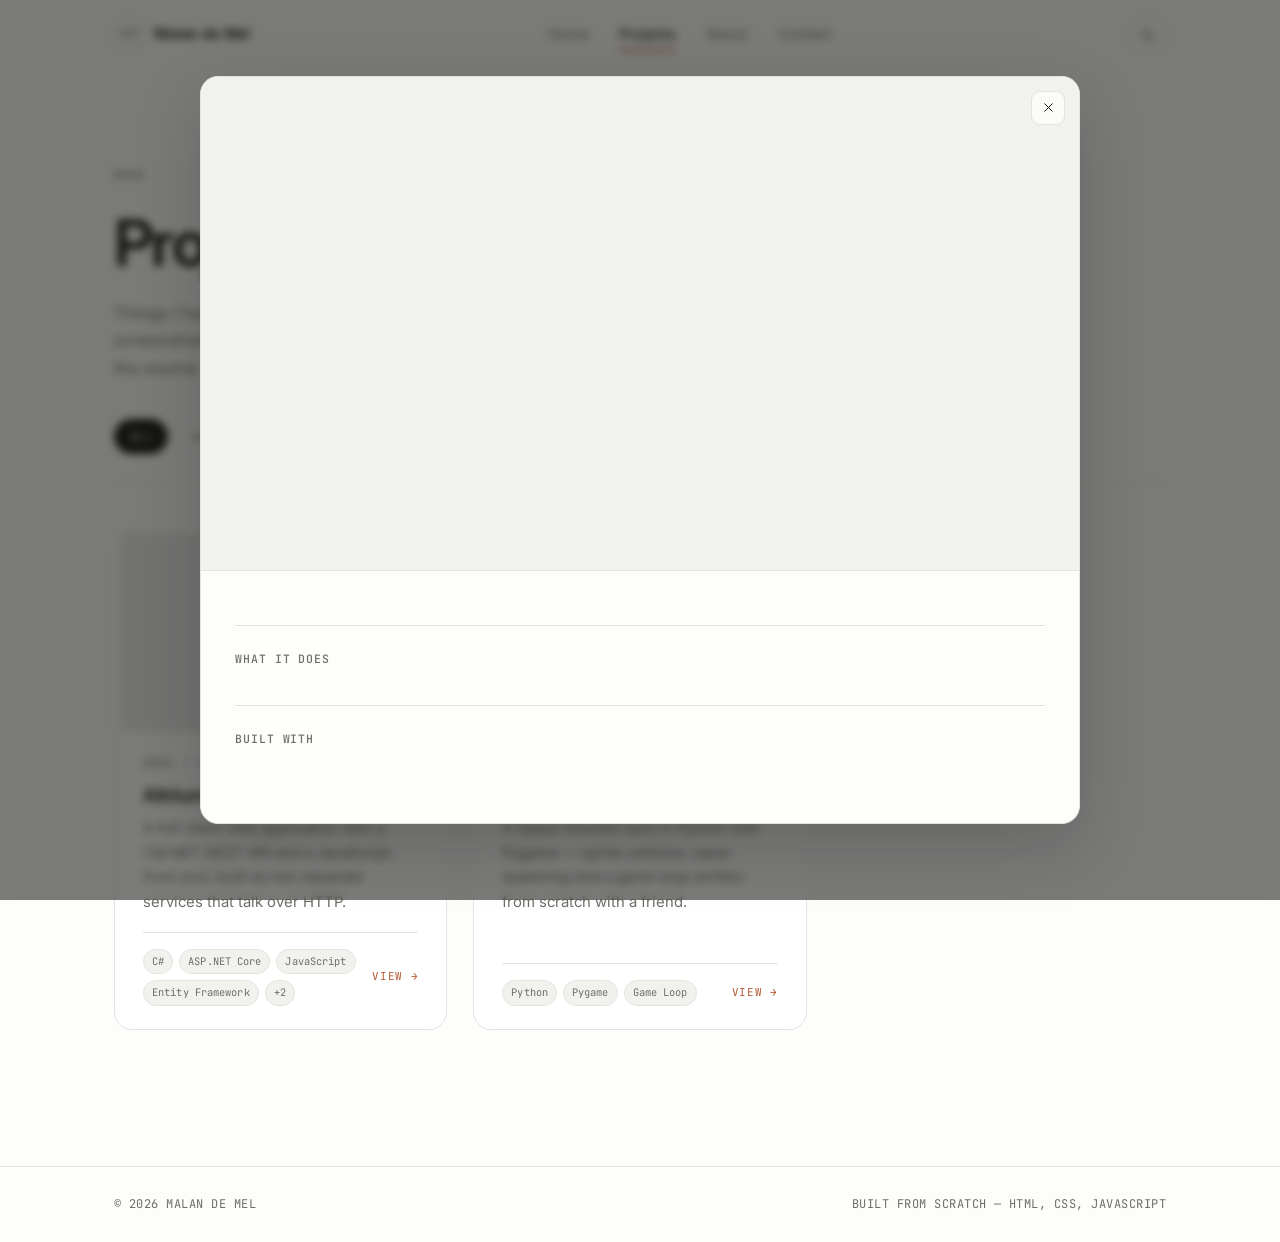
==== projects.html @ 6a97ee99 "Portfolio site: home, projects page and gallery Static HTML/CSS/JS with no build step. Projects rend" ====
<!DOCTYPE html>
<html lang="en">
<head>
<meta charset="UTF-8">
<meta name="viewport" content="width=device-width, initial-scale=1.0">
<title>Projects — Malan de Mel</title>
<meta name="description" content="Projects by Malan de Mel — full-stack web applications, C#/.NET APIs, JavaScript clients and Python games.">

<meta property="og:type" content="website">
<meta property="og:title" content="Projects — Malan de Mel">
<meta property="og:description" content="Full-stack web applications, C#/.NET APIs and Python games.">

<link rel="icon" href="favicon.svg" type="image/svg+xml">
<link rel="preconnect" href="https://fonts.googleapis.com">
<link rel="preconnect" href="https://fonts.gstatic.com" crossorigin>
<link href="https://fonts.googleapis.com/css2?family=Inter:wght@400;500;600;700&family=JetBrains+Mono:wght@400;500&display=swap" rel="stylesheet">
<link rel="stylesheet" href="css/style.css">
<script>
  try {
    var saved = localStorage.getItem('theme');
    if (saved) document.documentElement.setAttribute('data-theme', saved);
  } catch (e) {}
</script>
</head>
<body>

<a class="skip-link" href="#main">Skip to content</a>

<header class="site-header" id="siteHeader">
  <div class="wrap header-inner">
    <a class="brand" href="index.html">
      <span class="brand-mark">MdM</span>
      <span class="brand-name">Malan de Mel</span>
    </a>

    <nav class="nav" id="nav" aria-label="Main">
      <a href="index.html" class="nav-link">Home</a>
      <a href="projects.html" class="nav-link is-active">Projects</a>
      <a href="index.html#about" class="nav-link">About</a>
      <a href="index.html#contact" class="nav-link">Contact</a>
    </nav>

    <div class="header-actions">
      <button class="icon-btn" id="themeToggle" type="button" aria-label="Switch colour theme">
        <svg class="icon-sun" viewBox="0 0 24 24" aria-hidden="true"><circle cx="12" cy="12" r="4.2"/><path d="M12 2.5v2.6M12 18.9v2.6M21.5 12h-2.6M5.1 12H2.5M18.7 5.3l-1.8 1.8M7.1 16.9l-1.8 1.8M18.7 18.7l-1.8-1.8M7.1 7.1L5.3 5.3"/></svg>
        <svg class="icon-moon" viewBox="0 0 24 24" aria-hidden="true"><path d="M20.5 14.2A8.5 8.5 0 0 1 9.8 3.5a8.5 8.5 0 1 0 10.7 10.7z"/></svg>
      </button>
      <button class="icon-btn menu-btn" id="menuToggle" type="button" aria-label="Open menu" aria-expanded="false" aria-controls="nav">
        <span class="bar"></span><span class="bar"></span>
      </button>
    </div>
  </div>
</header>

<main id="main">

  <section class="page-head wrap">
    <p class="eyebrow reveal">Work</p>
    <h1 class="page-title reveal">Projects</h1>
    <p class="page-lead reveal">
      Things I have designed, built and broken. Each card opens a closer look — screenshots,
      a walkthrough video where there is one, and a link straight to the source.
    </p>
  </section>

  <section class="wrap filter-bar-wrap">
    <div class="filter-bar reveal" id="filterBar" role="group" aria-label="Filter projects by technology"></div>
  </section>

  <section class="wrap projects-section">
    <div class="projects-grid" id="projectsGrid"></div>
    <p class="empty-state" id="emptyState" hidden>No projects match that filter.</p>
  </section>

</main>

<!-- ─────────────── PROJECT DETAIL MODAL ─────────────── -->
<div class="modal" id="projectModal" hidden>
  <div class="modal-backdrop" data-close-modal></div>

  <div class="modal-panel" role="dialog" aria-modal="true" aria-labelledby="modalTitle">
    <button class="modal-close" type="button" aria-label="Close" data-close-modal>
      <svg viewBox="0 0 24 24" aria-hidden="true"><path d="M6 6l12 12M18 6L6 18"/></svg>
    </button>

    <div class="modal-scroll" id="modalScroll">

      <div class="modal-media">
        <div class="media-stage" id="mediaStage"></div>
        <div class="media-thumbs" id="mediaThumbs"></div>
      </div>

      <div class="modal-body">
        <p class="modal-meta mono" id="modalMeta"></p>
        <h2 class="modal-title" id="modalTitle"></h2>
        <div class="modal-desc" id="modalDesc"></div>

        <div class="modal-block" id="modalHighlightsBlock">
          <h3 class="side-title mono">What it does</h3>
          <ul class="highlights" id="modalHighlights"></ul>
        </div>

        <div class="modal-block">
          <h3 class="side-title mono">Built with</h3>
          <ul class="tags" id="modalTags"></ul>
        </div>

        <div class="modal-actions" id="modalActions"></div>
      </div>

    </div>
  </div>
</div>

<footer class="site-footer">
  <div class="wrap footer-inner">
    <p class="mono">&copy; <span id="year">2026</span> Malan de Mel</p>
    <p class="mono footer-built">Built from scratch &mdash; HTML, CSS, JavaScript</p>
  </div>
</footer>

<script src="js/projects-data.js"></script>
<script src="js/main.js"></script>
<script src="js/projects.js"></script>
</body>
</html>
---- css/style.css ----
/* ============================================================
   Malan de Mel — portfolio
   Palette, type scale and layout primitives live at the top.
   Change --accent in one place to re-tint the whole site.
   ============================================================ */

/* ---------- 1. Design tokens ---------- */

:root {
  /* Light theme */
  --bg:          #fdfdfc;
  --bg-alt:      #f6f6f4;
  --surface:     #ffffff;
  --surface-2:   #f1f1ee;
  --text:        #191917;
  --muted:       #6e6e68;
  --border:      #e4e4df;
  --border-firm: #d6d6d0;
  --accent:      #b4552f;
  --accent-ink:  #ffffff;
  --accent-soft: #f6ebe5;
  --shadow:      0 1px 2px rgba(20, 20, 16, .04), 0 8px 24px rgba(20, 20, 16, .06);
  --shadow-lg:   0 24px 64px rgba(20, 20, 16, .18);

  /* Type */
  --font-sans: 'Inter', -apple-system, BlinkMacSystemFont, 'Segoe UI', Roboto, Helvetica, Arial, sans-serif;
  --font-mono: 'JetBrains Mono', ui-monospace, SFMono-Regular, Menlo, Consolas, monospace;

  /* Layout */
  --wrap: 1100px;
  --gutter: 24px;
  --radius: 12px;
  --radius-lg: 18px;
  --header-h: 68px;

  --ease: cubic-bezier(.22, .61, .36, 1);
  color-scheme: light;
}

/* Dark theme — applied by system preference unless the user chose light */
@media (prefers-color-scheme: dark) {
  :root:not([data-theme="light"]) {
    --bg:          #111110;
    --bg-alt:      #171715;
    --surface:     #1a1a18;
    --surface-2:   #232320;
    --text:        #f2f2ef;
    --muted:       #a0a099;
    --border:      #2b2b27;
    --border-firm: #3a3a34;
    --accent:      #e08a5f;
    --accent-ink:  #1a1006;
    --accent-soft: #2a1e16;
    --shadow:      0 1px 2px rgba(0, 0, 0, .3), 0 8px 24px rgba(0, 0, 0, .35);
    --shadow-lg:   0 24px 64px rgba(0, 0, 0, .6);
    color-scheme: dark;
  }
}

/* Dark theme — applied by explicit user choice */
:root[data-theme="dark"] {
  --bg:          #111110;
  --bg-alt:      #171715;
  --surface:     #1a1a18;
  --surface-2:   #232320;
  --text:        #f2f2ef;
  --muted:       #a0a099;
  --border:      #2b2b27;
  --border-firm: #3a3a34;
  --accent:      #e08a5f;
  --accent-ink:  #1a1006;
  --accent-soft: #2a1e16;
  --shadow:      0 1px 2px rgba(0, 0, 0, .3), 0 8px 24px rgba(0, 0, 0, .35);
  --shadow-lg:   0 24px 64px rgba(0, 0, 0, .6);
  color-scheme: dark;
}


/* ---------- 2. Reset & base ---------- */

*, *::before, *::after { box-sizing: border-box; }

html { -webkit-text-size-adjust: 100%; scroll-behavior: smooth; }

@media (prefers-reduced-motion: reduce) {
  html { scroll-behavior: auto; }
  *, *::before, *::after {
    animation-duration: .001ms !important;
    transition-duration: .001ms !important;
  }
}

body {
  margin: 0;
  background: var(--bg);
  color: var(--text);
  font-family: var(--font-sans);
  font-size: 16px;
  line-height: 1.65;
  -webkit-font-smoothing: antialiased;
  -moz-osx-font-smoothing: grayscale;
  overflow-x: hidden;
}

body.is-locked { overflow: hidden; }

h1, h2, h3, h4 { margin: 0; font-weight: 600; line-height: 1.15; letter-spacing: -.02em; }
p  { margin: 0 0 1.1em; }
ul { margin: 0; padding: 0; list-style: none; }
img, video { display: block; max-width: 100%; }

a { color: inherit; text-decoration: none; }

button { font: inherit; color: inherit; background: none; border: 0; cursor: pointer; }

svg { fill: none; stroke: currentColor; stroke-width: 1.6; stroke-linecap: round; stroke-linejoin: round; }

:focus-visible {
  outline: 2px solid var(--accent);
  outline-offset: 3px;
  border-radius: 4px;
}

.mono {
  font-family: var(--font-mono);
  font-size: .75rem;
  letter-spacing: .04em;
  text-transform: uppercase;
}

.wrap {
  width: 100%;
  max-width: var(--wrap);
  margin-inline: auto;
  padding-inline: var(--gutter);
}

.skip-link {
  position: absolute;
  left: -9999px;
  top: 0;
  z-index: 200;
  background: var(--text);
  color: var(--bg);
  padding: 10px 18px;
  border-radius: 0 0 8px 0;
}
.skip-link:focus { left: 0; }


/* ---------- 3. Header ---------- */

.site-header {
  position: sticky;
  top: 0;
  z-index: 100;
  background: color-mix(in srgb, var(--bg) 82%, transparent);
  backdrop-filter: saturate(160%) blur(12px);
  -webkit-backdrop-filter: saturate(160%) blur(12px);
  border-bottom: 1px solid transparent;
  transition: border-color .25s var(--ease);
}
.site-header.is-scrolled { border-bottom-color: var(--border); }

.header-inner {
  height: var(--header-h);
  display: flex;
  align-items: center;
  justify-content: space-between;
  gap: 16px;
}

.brand { display: flex; align-items: center; gap: 10px; }

.brand-mark {
  display: grid;
  place-items: center;
  width: 30px;
  height: 30px;
  border: 1px solid var(--border-firm);
  border-radius: 8px;
  font-family: var(--font-mono);
  font-size: .62rem;
  letter-spacing: .02em;
  color: var(--muted);
  transition: border-color .2s var(--ease), color .2s var(--ease);
}
.brand:hover .brand-mark { border-color: var(--accent); color: var(--accent); }

.brand-name { font-weight: 600; font-size: .95rem; letter-spacing: -.01em; }

.nav { display: flex; align-items: center; gap: 4px; }

.nav-link {
  position: relative;
  padding: 7px 13px;
  border-radius: 8px;
  font-size: .9rem;
  color: var(--muted);
  transition: color .18s var(--ease), background-color .18s var(--ease);
}
.nav-link:hover { color: var(--text); background: var(--surface-2); }
.nav-link.is-active { color: var(--text); font-weight: 500; }
.nav-link.is-active::after {
  content: "";
  position: absolute;
  left: 13px;
  right: 13px;
  bottom: 2px;
  height: 1.5px;
  background: var(--accent);
}

.header-actions { display: flex; align-items: center; gap: 6px; }

.icon-btn {
  display: grid;
  place-items: center;
  width: 36px;
  height: 36px;
  border: 1px solid var(--border);
  border-radius: 9px;
  color: var(--muted);
  transition: color .18s var(--ease), border-color .18s var(--ease), background-color .18s var(--ease);
}
.icon-btn:hover { color: var(--text); border-color: var(--border-firm); background: var(--surface-2); }
.icon-btn svg { width: 17px; height: 17px; }

/* Show the icon for the theme you would switch TO */
.icon-moon { display: block; }
.icon-sun  { display: none; }
:root[data-theme="dark"] .icon-moon { display: none; }
:root[data-theme="dark"] .icon-sun  { display: block; }
@media (prefers-color-scheme: dark) {
  :root:not([data-theme="light"]) .icon-moon { display: none; }
  :root:not([data-theme="light"]) .icon-sun  { display: block; }
}

.menu-btn { display: none; flex-direction: column; gap: 4px; }
.menu-btn .bar {
  width: 15px;
  height: 1.5px;
  background: currentColor;
  transition: transform .22s var(--ease), opacity .22s var(--ease);
}
.menu-btn[aria-expanded="true"] .bar:first-child { transform: translateY(2.75px) rotate(45deg); }
.menu-btn[aria-expanded="true"] .bar:last-child  { transform: translateY(-2.75px) rotate(-45deg); }


/* ---------- 4. Buttons & tags ---------- */

.btn {
  display: inline-flex;
  align-items: center;
  gap: 8px;
  padding: 11px 20px;
  border-radius: 10px;
  border: 1px solid transparent;
  font-size: .9rem;
  font-weight: 500;
  transition: transform .18s var(--ease), background-color .18s var(--ease),
              border-color .18s var(--ease), color .18s var(--ease);
}
.btn:active { transform: translateY(1px); }

.btn-primary { background: var(--text); color: var(--bg); }
.btn-primary:hover { background: var(--accent); color: var(--accent-ink); }

.btn-ghost { border-color: var(--border-firm); color: var(--text); }
.btn-ghost:hover { border-color: var(--text); background: var(--surface-2); }

.btn-sm { padding: 9px 15px; font-size: .84rem; }

.tags { display: flex; flex-wrap: wrap; gap: 7px; }

.tag {
  padding: 4px 10px;
  border: 1px solid var(--border);
  border-radius: 100px;
  background: var(--surface-2);
  font-family: var(--font-mono);
  font-size: .7rem;
  letter-spacing: .01em;
  color: var(--muted);
  white-space: nowrap;
}


/* ---------- 5. Hero ---------- */

.hero {
  display: grid;
  grid-template-columns: 1.25fr .85fr;
  gap: 56px;
  align-items: center;
  padding-block: clamp(56px, 10vw, 120px) clamp(48px, 8vw, 96px);
}

.eyebrow {
  margin-bottom: 22px;
  font-family: var(--font-mono);
  font-size: .72rem;
  letter-spacing: .08em;
  text-transform: uppercase;
  color: var(--muted);
}

.hero-title {
  font-size: clamp(3rem, 9vw, 5.25rem);
  letter-spacing: -.045em;
  margin-bottom: 18px;
}

.hero-role {
  margin-bottom: 26px;
  font-size: clamp(1.05rem, 2.4vw, 1.3rem);
  font-weight: 500;
  color: var(--accent);
  letter-spacing: -.015em;
}

.hero-blurb {
  max-width: 46ch;
  margin-bottom: 34px;
  font-size: 1.02rem;
  color: var(--muted);
}

.hero-cta { display: flex; flex-wrap: wrap; gap: 12px; margin-bottom: 40px; }

.hero-links { display: flex; flex-wrap: wrap; gap: 26px; }
.hero-links a {
  position: relative;
  font-family: var(--font-mono);
  font-size: .74rem;
  letter-spacing: .06em;
  text-transform: uppercase;
  color: var(--muted);
  transition: color .18s var(--ease);
}
.hero-links a::after {
  content: "";
  position: absolute;
  left: 0;
  right: 0;
  bottom: -4px;
  height: 1px;
  background: currentColor;
  transform: scaleX(0);
  transform-origin: left;
  transition: transform .26s var(--ease);
}
.hero-links a:hover { color: var(--text); }
.hero-links a:hover::after { transform: scaleX(1); }

.photo-frame {
  position: relative;
  aspect-ratio: 4 / 5;
  max-width: 340px;
  margin-left: auto;
  border: 1px solid var(--border);
  border-radius: var(--radius-lg);
  overflow: hidden;
  background: var(--surface-2);
  box-shadow: var(--shadow);
}
.photo-frame img { width: 100%; height: 100%; object-fit: cover; }


/* ---------- 6. Sections ---------- */

.section { padding-block: clamp(48px, 8vw, 88px); }

.section-head {
  display: flex;
  align-items: baseline;
  gap: 18px;
  padding-bottom: 20px;
  margin-bottom: 40px;
  border-bottom: 1px solid var(--border);
}

.section-num { color: var(--accent); }

.section-title {
  font-size: clamp(1.5rem, 3.6vw, 2rem);
  letter-spacing: -.03em;
}

.section-link {
  margin-left: auto;
  font-size: .86rem;
  color: var(--muted);
  transition: color .18s var(--ease);
}
.section-link:hover { color: var(--accent); }

.side-title {
  margin-bottom: 14px;
  font-size: .72rem;
  font-weight: 500;
  letter-spacing: .08em;
  text-transform: uppercase;
  color: var(--muted);
}


/* ---------- 7. About ---------- */

.about-grid {
  display: grid;
  grid-template-columns: 1.6fr 1fr;
  gap: 56px;
  margin-bottom: 64px;
}

.about-copy p { font-size: 1.02rem; color: var(--muted); max-width: 60ch; }
.about-copy p:last-child { margin-bottom: 0; }

.about-side {
  padding: 24px;
  border: 1px solid var(--border);
  border-radius: var(--radius);
  background: var(--bg-alt);
  align-self: start;
}
.edu-degree { margin-bottom: 2px; font-weight: 600; }
.edu-school { margin-bottom: 6px; color: var(--muted); font-size: .94rem; }
.edu-dates  { margin-bottom: 0; color: var(--muted); }

.skills {
  display: grid;
  grid-template-columns: repeat(3, 1fr);
  gap: 36px;
  padding-top: 40px;
  border-top: 1px solid var(--border);
}


/* ---------- 8. Contact ---------- */

.contact-lead { max-width: 52ch; margin-bottom: 36px; font-size: 1.02rem; color: var(--muted); }

.contact-list { border-top: 1px solid var(--border); }
.contact-list li {
  display: flex;
  align-items: baseline;
  gap: 24px;
  padding: 18px 4px;
  border-bottom: 1px solid var(--border);
  transition: padding-left .22s var(--ease);
}
.contact-list li:hover { padding-left: 12px; }

.contact-label { flex: 0 0 90px; color: var(--muted); }

.contact-value {
  font-size: clamp(1rem, 2.4vw, 1.2rem);
  font-weight: 500;
  letter-spacing: -.02em;
  word-break: break-word;
  transition: color .18s var(--ease);
}
.contact-list li:hover .contact-value { color: var(--accent); }


/* ---------- 9. Footer ---------- */

.site-footer { border-top: 1px solid var(--border); margin-top: 40px; }
.footer-inner {
  display: flex;
  flex-wrap: wrap;
  gap: 12px;
  justify-content: space-between;
  padding-block: 28px;
}
.footer-inner p { margin: 0; color: var(--muted); }


/* ---------- 10. Projects page header ---------- */

.page-head { padding-block: clamp(48px, 9vw, 96px) 36px; }
.page-title {
  font-size: clamp(2.5rem, 7vw, 4rem);
  letter-spacing: -.04em;
  margin-bottom: 20px;
}
.page-lead { max-width: 56ch; font-size: 1.05rem; color: var(--muted); margin-bottom: 0; }

.filter-bar-wrap { padding-bottom: 8px; }
.filter-bar {
  display: flex;
  flex-wrap: wrap;
  gap: 8px;
  padding-bottom: 28px;
  border-bottom: 1px solid var(--border);
}

.chip {
  padding: 7px 15px;
  border: 1px solid var(--border);
  border-radius: 100px;
  font-family: var(--font-mono);
  font-size: .72rem;
  letter-spacing: .03em;
  color: var(--muted);
  transition: color .18s var(--ease), border-color .18s var(--ease), background-color .18s var(--ease);
}
.chip:hover { color: var(--text); border-color: var(--border-firm); }
.chip.is-active { background: var(--text); border-color: var(--text); color: var(--bg); }

.projects-section { padding-block: 40px clamp(56px, 9vw, 96px); }

.empty-state { padding: 60px 0; text-align: center; color: var(--muted); }


/* ---------- 11. Project cards ---------- */

.projects-grid,
.featured-grid {
  display: grid;
  grid-template-columns: repeat(auto-fill, minmax(320px, 1fr));
  gap: 26px;
}

.card {
  display: flex;
  flex-direction: column;
  text-align: left;
  width: 100%;
  border: 1px solid var(--border);
  border-radius: var(--radius-lg);
  background: var(--surface);
  overflow: hidden;
  transition: transform .28s var(--ease), border-color .28s var(--ease), box-shadow .28s var(--ease);
}
.card:hover {
  transform: translateY(-4px);
  border-color: var(--border-firm);
  box-shadow: var(--shadow);
}

.card-thumb {
  position: relative;
  aspect-ratio: 16 / 10;
  background: var(--surface-2);
  overflow: hidden;
  border-bottom: 1px solid var(--border);
}
.card-thumb img {
  width: 100%;
  height: 100%;
  object-fit: cover;
  transition: transform .5s var(--ease);
}
.card:hover .card-thumb img { transform: scale(1.03); }

.card-badge {
  position: absolute;
  top: 12px;
  left: 12px;
  display: inline-flex;
  align-items: center;
  gap: 5px;
  padding: 4px 9px;
  border-radius: 100px;
  background: color-mix(in srgb, var(--bg) 88%, transparent);
  backdrop-filter: blur(6px);
  -webkit-backdrop-filter: blur(6px);
  border: 1px solid var(--border);
  font-family: var(--font-mono);
  font-size: .62rem;
  letter-spacing: .06em;
  text-transform: uppercase;
  color: var(--muted);
}
.card-badge svg { width: 11px; height: 11px; }

.card-body { display: flex; flex-direction: column; flex: 1; padding: 22px; }

.card-meta {
  display: flex;
  gap: 10px;
  margin-bottom: 10px;
  color: var(--muted);
}
.card-meta .dot { opacity: .5; }

.card-title {
  margin-bottom: 10px;
  font-size: 1.2rem;
  letter-spacing: -.025em;
  transition: color .18s var(--ease);
}
.card:hover .card-title { color: var(--accent); }

.card-summary {
  flex: 1;
  margin-bottom: 18px;
  font-size: .93rem;
  color: var(--muted);
}

.card-foot {
  display: flex;
  align-items: center;
  justify-content: space-between;
  gap: 12px;
  padding-top: 16px;
  border-top: 1px solid var(--border);
}

.card-stack { display: flex; flex-wrap: wrap; gap: 6px; }
.card-stack .tag { font-size: .65rem; padding: 3px 8px; }

.card-open {
  flex-shrink: 0;
  font-family: var(--font-mono);
  font-size: .68rem;
  letter-spacing: .06em;
  text-transform: uppercase;
  color: var(--accent);
}


/* ---------- 12. Modal ---------- */

.modal {
  position: fixed;
  inset: 0;
  z-index: 200;
  display: grid;
  place-items: center;
  padding: clamp(12px, 4vw, 40px);
}

.modal-backdrop {
  position: absolute;
  inset: 0;
  background: rgba(16, 16, 14, .55);
  backdrop-filter: blur(4px);
  -webkit-backdrop-filter: blur(4px);
  animation: fade .24s var(--ease);
}

.modal-panel {
  position: relative;
  width: min(880px, 100%);
  max-height: min(88vh, 900px);
  display: flex;
  flex-direction: column;
  background: var(--bg);
  border: 1px solid var(--border);
  border-radius: var(--radius-lg);
  box-shadow: var(--shadow-lg);
  overflow: hidden;
  animation: pop .3s var(--ease);
}

@keyframes fade { from { opacity: 0; } }
@keyframes pop  { from { opacity: 0; transform: translateY(14px) scale(.985); } }

.modal-close {
  position: absolute;
  top: 14px;
  right: 14px;
  z-index: 3;
  display: grid;
  place-items: center;
  width: 34px;
  height: 34px;
  border-radius: 9px;
  background: color-mix(in srgb, var(--bg) 85%, transparent);
  backdrop-filter: blur(8px);
  -webkit-backdrop-filter: blur(8px);
  border: 1px solid var(--border);
  color: var(--text);
  transition: background-color .18s var(--ease), transform .18s var(--ease);
}
.modal-close:hover { background: var(--surface-2); transform: rotate(90deg); }
.modal-close svg { width: 15px; height: 15px; }

.modal-scroll { overflow-y: auto; overscroll-behavior: contain; }

.media-stage {
  position: relative;
  aspect-ratio: 16 / 9;
  background: var(--surface-2);
  border-bottom: 1px solid var(--border);
}
.media-stage img,
.media-stage video,
.media-stage iframe {
  width: 100%;
  height: 100%;
  object-fit: cover;
  border: 0;
  display: block;
}
.media-stage video { object-fit: contain; background: #000; }

.media-thumbs {
  display: flex;
  gap: 8px;
  padding: 12px 16px;
  overflow-x: auto;
  border-bottom: 1px solid var(--border);
  background: var(--bg-alt);
}
.media-thumbs:empty { display: none; }

.thumb {
  position: relative;
  flex: 0 0 auto;
  width: 72px;
  aspect-ratio: 16 / 10;
  border: 1px solid var(--border);
  border-radius: 7px;
  overflow: hidden;
  background: var(--surface-2);
  opacity: .58;
  transition: opacity .18s var(--ease), border-color .18s var(--ease);
}
.thumb img { width: 100%; height: 100%; object-fit: cover; }
.thumb:hover { opacity: .85; }
.thumb.is-active { opacity: 1; border-color: var(--accent); }

.thumb-play {
  position: absolute;
  inset: 0;
  display: grid;
  place-items: center;
  background: rgba(0, 0, 0, .35);
  color: #fff;
}
.thumb-play svg { width: 14px; height: 14px; fill: currentColor; stroke: none; }

.modal-body { padding: 28px clamp(20px, 4vw, 34px) 34px; }

.modal-meta { margin-bottom: 12px; color: var(--muted); }

.modal-title {
  margin-bottom: 18px;
  font-size: clamp(1.5rem, 4vw, 2rem);
  letter-spacing: -.035em;
}

.modal-desc p { color: var(--muted); max-width: 62ch; }
.modal-desc p:last-child { margin-bottom: 0; }

.modal-block { padding-top: 26px; margin-top: 26px; border-top: 1px solid var(--border); }
.modal-block[hidden] { display: none; }

.highlights { display: grid; gap: 10px; }
.highlights li {
  position: relative;
  padding-left: 20px;
  color: var(--muted);
  font-size: .95rem;
}
.highlights li::before {
  content: "";
  position: absolute;
  left: 2px;
  top: .65em;
  width: 5px;
  height: 5px;
  border-radius: 50%;
  background: var(--accent);
}

.modal-actions { display: flex; flex-wrap: wrap; gap: 10px; margin-top: 30px; }
.modal-actions .btn svg { width: 15px; height: 15px; }


/* ---------- 13. Scroll reveal ---------- */

/* Content is hidden only once main.js has confirmed it is running. If the
   script fails to load, nothing is ever hidden and the page still reads. */
.js-reveal .reveal {
  opacity: 0;
  transform: translateY(16px);
  transition: opacity .6s var(--ease), transform .6s var(--ease);
}
.js-reveal .reveal.is-in { opacity: 1; transform: none; }

@media (prefers-reduced-motion: reduce) {
  .js-reveal .reveal { opacity: 1; transform: none; }
}


/* ---------- 14. Responsive ---------- */

@media (max-width: 900px) {
  .hero { grid-template-columns: 1fr; gap: 40px; }
  .hero-photo { order: -1; }
  .photo-frame { margin-left: 0; max-width: 240px; aspect-ratio: 1 / 1; }
  .about-grid { grid-template-columns: 1fr; gap: 36px; }
  .skills { grid-template-columns: 1fr 1fr; gap: 28px; }
}

@media (max-width: 720px) {
  :root { --gutter: 20px; }

  .menu-btn { display: flex; }

  .nav {
    position: absolute;
    top: var(--header-h);
    left: 0;
    right: 0;
    flex-direction: column;
    align-items: stretch;
    gap: 2px;
    padding: 10px var(--gutter) 18px;
    background: var(--bg);
    border-bottom: 1px solid var(--border);
    box-shadow: var(--shadow);
    opacity: 0;
    visibility: hidden;
    transform: translateY(-8px);
    transition: opacity .2s var(--ease), transform .2s var(--ease), visibility .2s;
  }
  .nav.is-open { opacity: 1; visibility: visible; transform: none; }
  .nav-link { padding: 11px 12px; font-size: .95rem; }
  .nav-link.is-active::after { display: none; }

  .section-head { flex-wrap: wrap; gap: 10px 14px; }
  .section-link { margin-left: 0; flex-basis: 100%; }

  .skills { grid-template-columns: 1fr; }

  .contact-list li { flex-direction: column; gap: 4px; }
  .contact-label { flex-basis: auto; }

  .projects-grid, .featured-grid { grid-template-columns: 1fr; gap: 20px; }

  .modal { padding: 0; }
  .modal-panel { max-height: 100vh; height: 100%; width: 100%; border-radius: 0; border: 0; }
}

@media (max-width: 420px) {
  .hero-cta { flex-direction: column; align-items: stretch; }
  .hero-cta .btn { justify-content: center; }
  .brand-name { display: none; }
}
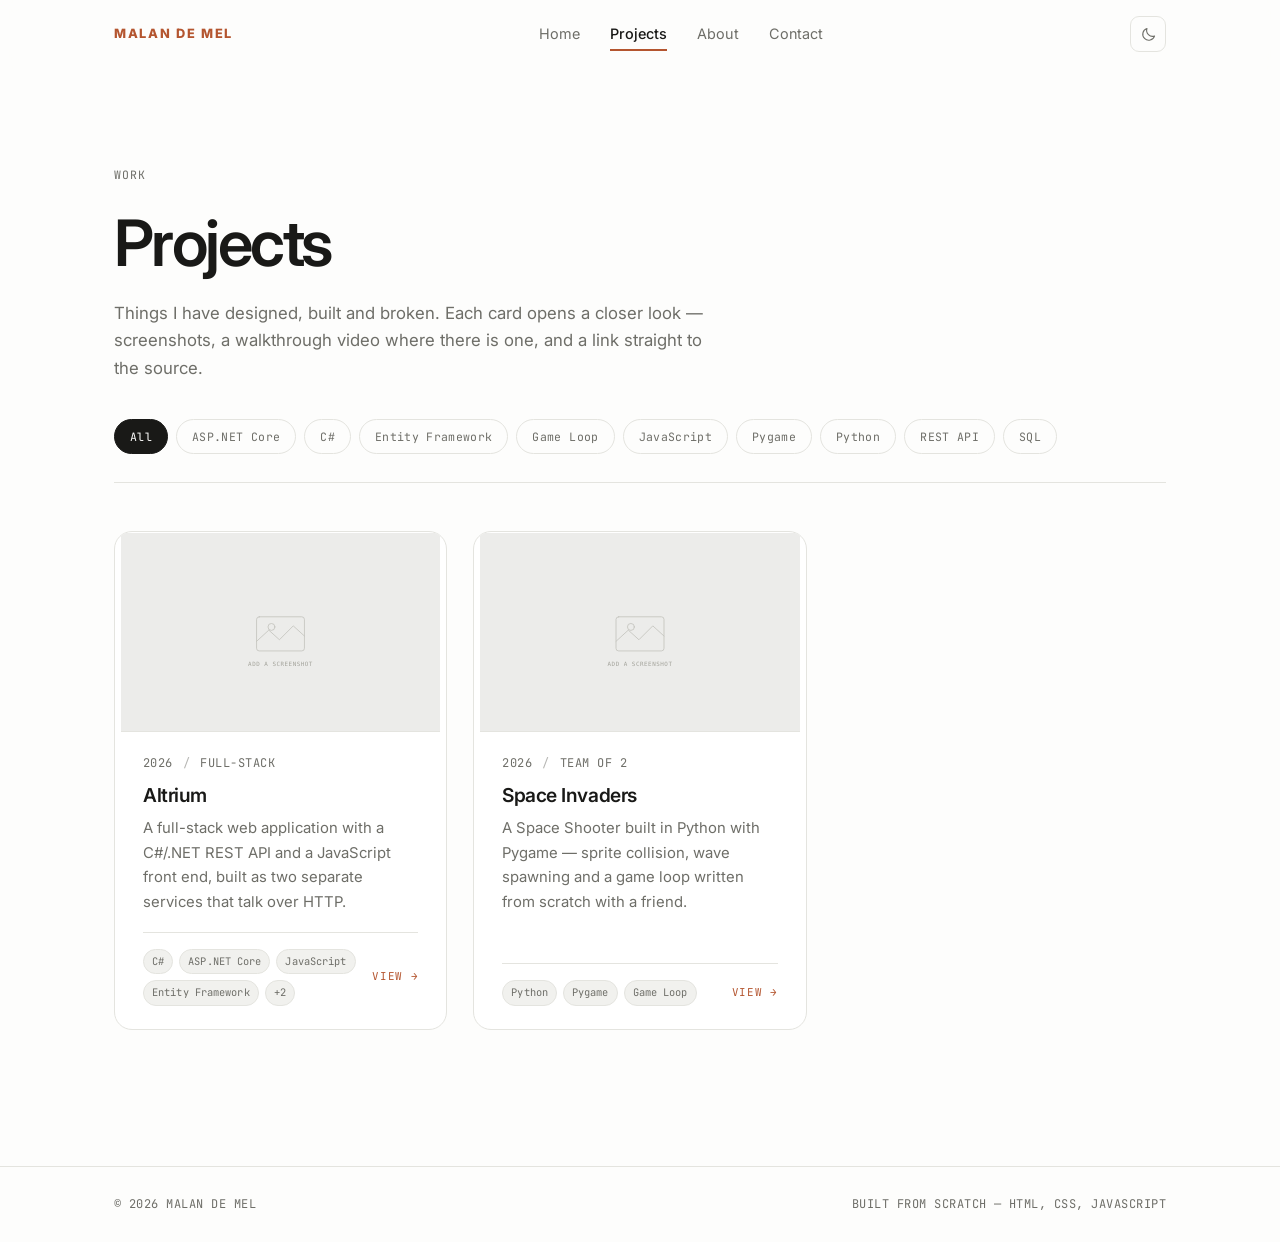
==== commit bc67f938: "Replace header monogram with a wordmark Drops the MdM square and name pair for a single uppercase wo" ====
--- a/projects.html
+++ b/projects.html
@@ -13,7 +13,7 @@
 <link rel="icon" href="favicon.svg" type="image/svg+xml">
 <link rel="preconnect" href="https://fonts.googleapis.com">
 <link rel="preconnect" href="https://fonts.gstatic.com" crossorigin>
-<link href="https://fonts.googleapis.com/css2?family=Inter:wght@400;500;600;700&family=JetBrains+Mono:wght@400;500&display=swap" rel="stylesheet">
+<link href="https://fonts.googleapis.com/css2?family=Inter:wght@400;500;600;700;800&family=JetBrains+Mono:wght@400;500&display=swap" rel="stylesheet">
 <link rel="stylesheet" href="css/style.css">
 <script>
   try {
@@ -28,9 +28,8 @@
 
 <header class="site-header" id="siteHeader">
   <div class="wrap header-inner">
-    <a class="brand" href="index.html">
-      <span class="brand-mark">MdM</span>
-      <span class="brand-name">Malan de Mel</span>
+    <a class="brand" href="index.html" aria-label="Malan de Mel, home">
+      <span class="brand-wordmark">Malan de Mel</span>
     </a>
 
     <nav class="nav" id="nav" aria-label="Main">
--- a/css/style.css
+++ b/css/style.css
@@ -111,6 +111,11 @@
 
 a { color: inherit; text-decoration: none; }
 
+/* The hidden attribute must beat any display rule set later in this file.
+   Without this, something like `.modal { display: grid }` silently defeats
+   `<div hidden>` and the element stays on screen. */
+[hidden] { display: none !important; }
+
 button { font: inherit; color: inherit; background: none; border: 0; cursor: pointer; }
 
 svg { fill: none; stroke: currentColor; stroke-width: 1.6; stroke-linecap: round; stroke-linejoin: round; }
@@ -170,24 +175,21 @@
   gap: 16px;
 }
 
-.brand { display: flex; align-items: center; gap: 10px; }
-
-.brand-mark {
-  display: grid;
-  place-items: center;
-  width: 30px;
-  height: 30px;
-  border: 1px solid var(--border-firm);
-  border-radius: 8px;
-  font-family: var(--font-mono);
-  font-size: .62rem;
-  letter-spacing: .02em;
-  color: var(--muted);
-  transition: border-color .2s var(--ease), color .2s var(--ease);
-}
-.brand:hover .brand-mark { border-color: var(--accent); color: var(--accent); }
-
-.brand-name { font-weight: 600; font-size: .95rem; letter-spacing: -.01em; }
+.brand { display: flex; align-items: center; }
+
+/* Wordmark set in the site's own webfont rather than an image file: stays
+   sharp at every size, follows the light/dark theme, costs no extra request,
+   and is real text for screen readers and search engines. */
+.brand-wordmark {
+  font-size: .8rem;
+  font-weight: 800;
+  text-transform: uppercase;
+  letter-spacing: .13em;
+  color: var(--accent);
+  white-space: nowrap;
+  transition: opacity .2s var(--ease);
+}
+.brand:hover .brand-wordmark { opacity: .68; }
 
 .nav { display: flex; align-items: center; gap: 4px; }
 
@@ -749,7 +751,6 @@
 .modal-desc p:last-child { margin-bottom: 0; }
 
 .modal-block { padding-top: 26px; margin-top: 26px; border-top: 1px solid var(--border); }
-.modal-block[hidden] { display: none; }
 
 .highlights { display: grid; gap: 10px; }
 .highlights li {
@@ -842,5 +843,4 @@
 @media (max-width: 420px) {
   .hero-cta { flex-direction: column; align-items: stretch; }
   .hero-cta .btn { justify-content: center; }
-  .brand-name { display: none; }
-}
+}
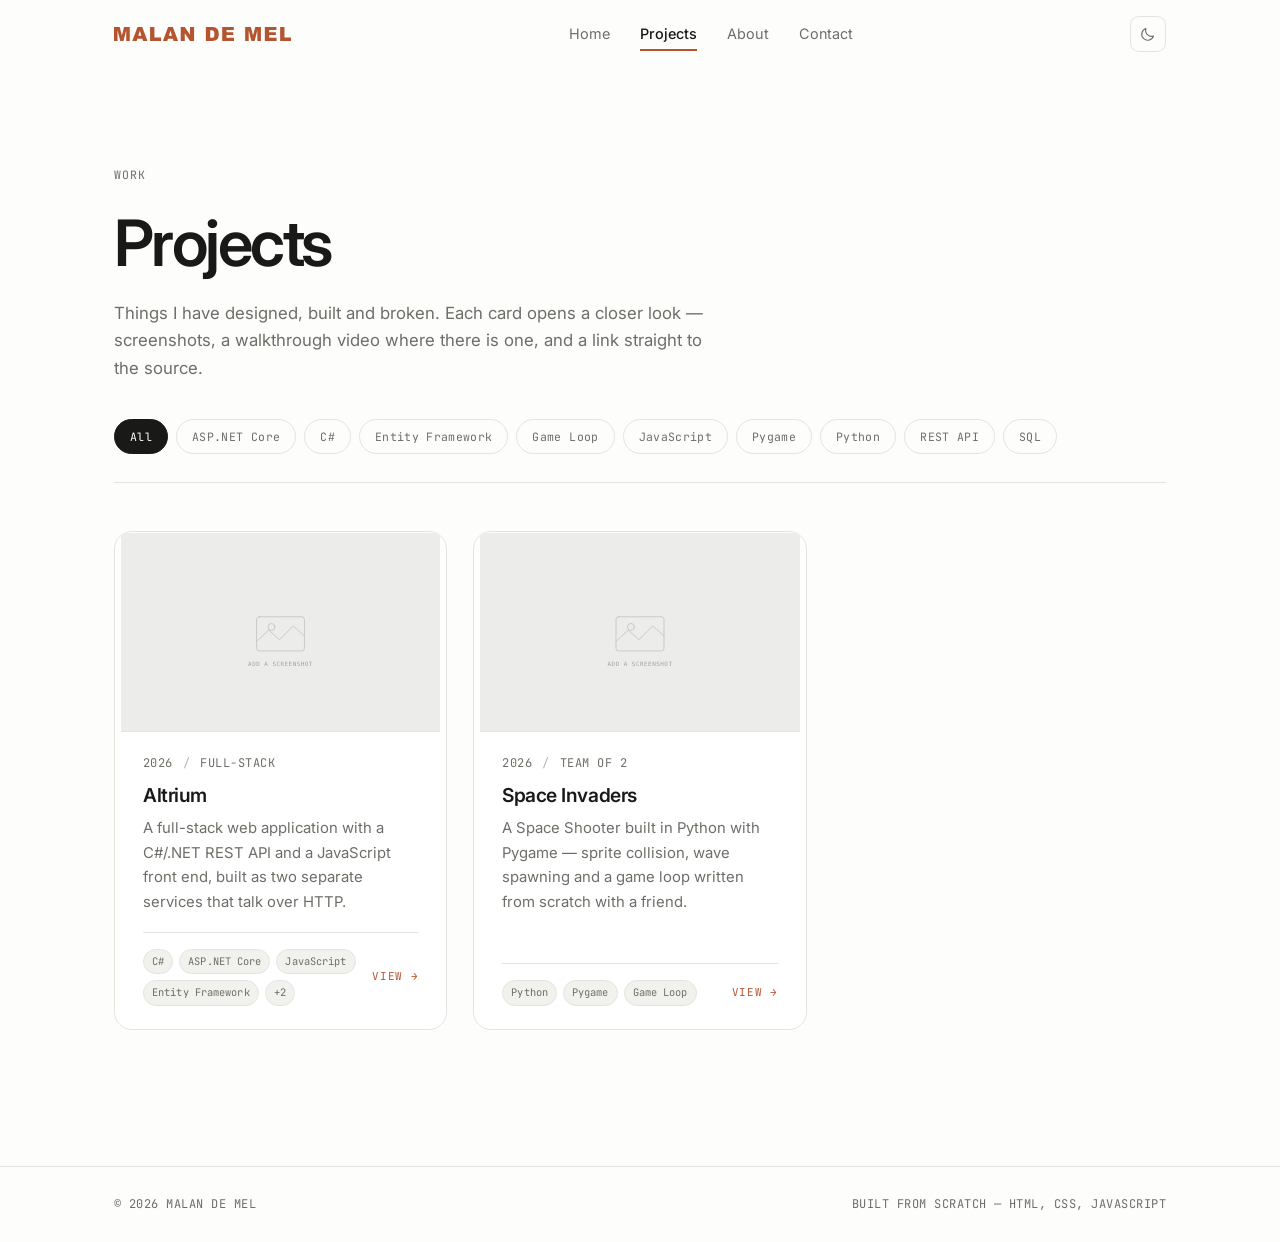
==== commit 88e9296b: "Use the Arial Black wordmark as the header logo Traced MALAN DE MEL from ariblk.ttf into real paths," ====
--- a/projects.html
+++ b/projects.html
@@ -29,7 +29,11 @@
 <header class="site-header" id="siteHeader">
   <div class="wrap header-inner">
     <a class="brand" href="index.html" aria-label="Malan de Mel, home">
-      <span class="brand-wordmark">Malan de Mel</span>
+      <svg class="brand-logo" viewBox="0 0 1266 100" aria-hidden="true" focusable="false">
+        <g fill="currentColor" transform="scale(0.068213) translate(-145 1466)">
+          <path d="M145 -1466H741L971 -574L1200 -1466H1794V0H1424V-1118L1137 0H802L516 -1118V0H145Z M3108 -242H2592L2521 0H2058L2609 -1466H3103L3654 0H3180ZM3013 -559 2851 -1086 2690 -559Z M3922 -1466H4375V-361H5082V0H3922Z M6313 -242H5797L5726 0H5263L5814 -1466H6308L6859 0H6385ZM6218 -559 6056 -1086 5895 -559Z M7130 -1466H7553L8105 -655V-1466H8532V0H8105L7556 -805V0H7130Z M9767 -1466H10440Q10639 -1466 10762 -1412Q10884 -1358 10964 -1257Q11044 -1156 11080 -1022Q11116 -888 11116 -738Q11116 -503 11063 -374Q11009 -244 10914 -156Q10819 -69 10710 -40Q10561 0 10440 0H9767ZM10220 -1134V-333H10331Q10473 -333 10533 -364Q10593 -396 10627 -474Q10661 -553 10661 -729Q10661 -962 10585 -1048Q10509 -1134 10333 -1134Z M11476 -1466H12690V-1153H11930V-920H12635V-621H11930V-332H12712V0H11476Z M13880 -1466H14476L14706 -574L14935 -1466H15529V0H15159V-1118L14872 0H14537L14251 -1118V0H13880Z M15940 -1466H17154V-1153H16394V-920H17099V-621H16394V-332H17176V0H15940Z M17543 -1466H17996V-361H18703V0H17543Z"/>
+        </g>
+      </svg>
     </a>
 
     <nav class="nav" id="nav" aria-label="Main">
--- a/css/style.css
+++ b/css/style.css
@@ -177,19 +177,17 @@
 
 .brand { display: flex; align-items: center; }
 
-/* Wordmark set in the site's own webfont rather than an image file: stays
-   sharp at every size, follows the light/dark theme, costs no extra request,
-   and is real text for screen readers and search engines. */
-.brand-wordmark {
-  font-size: .8rem;
-  font-weight: 800;
-  text-transform: uppercase;
-  letter-spacing: .13em;
+/* Wordmark traced from Arial Black into real paths, so it needs no font on
+   the visitor's machine. Inlined rather than linked as an <img> because only
+   inline SVG can inherit currentColor and follow the theme. */
+.brand-logo {
+  display: block;
+  height: 14px;
+  width: auto;
   color: var(--accent);
-  white-space: nowrap;
   transition: opacity .2s var(--ease);
 }
-.brand:hover .brand-wordmark { opacity: .68; }
+.brand:hover .brand-logo { opacity: .68; }
 
 .nav { display: flex; align-items: center; gap: 4px; }
 
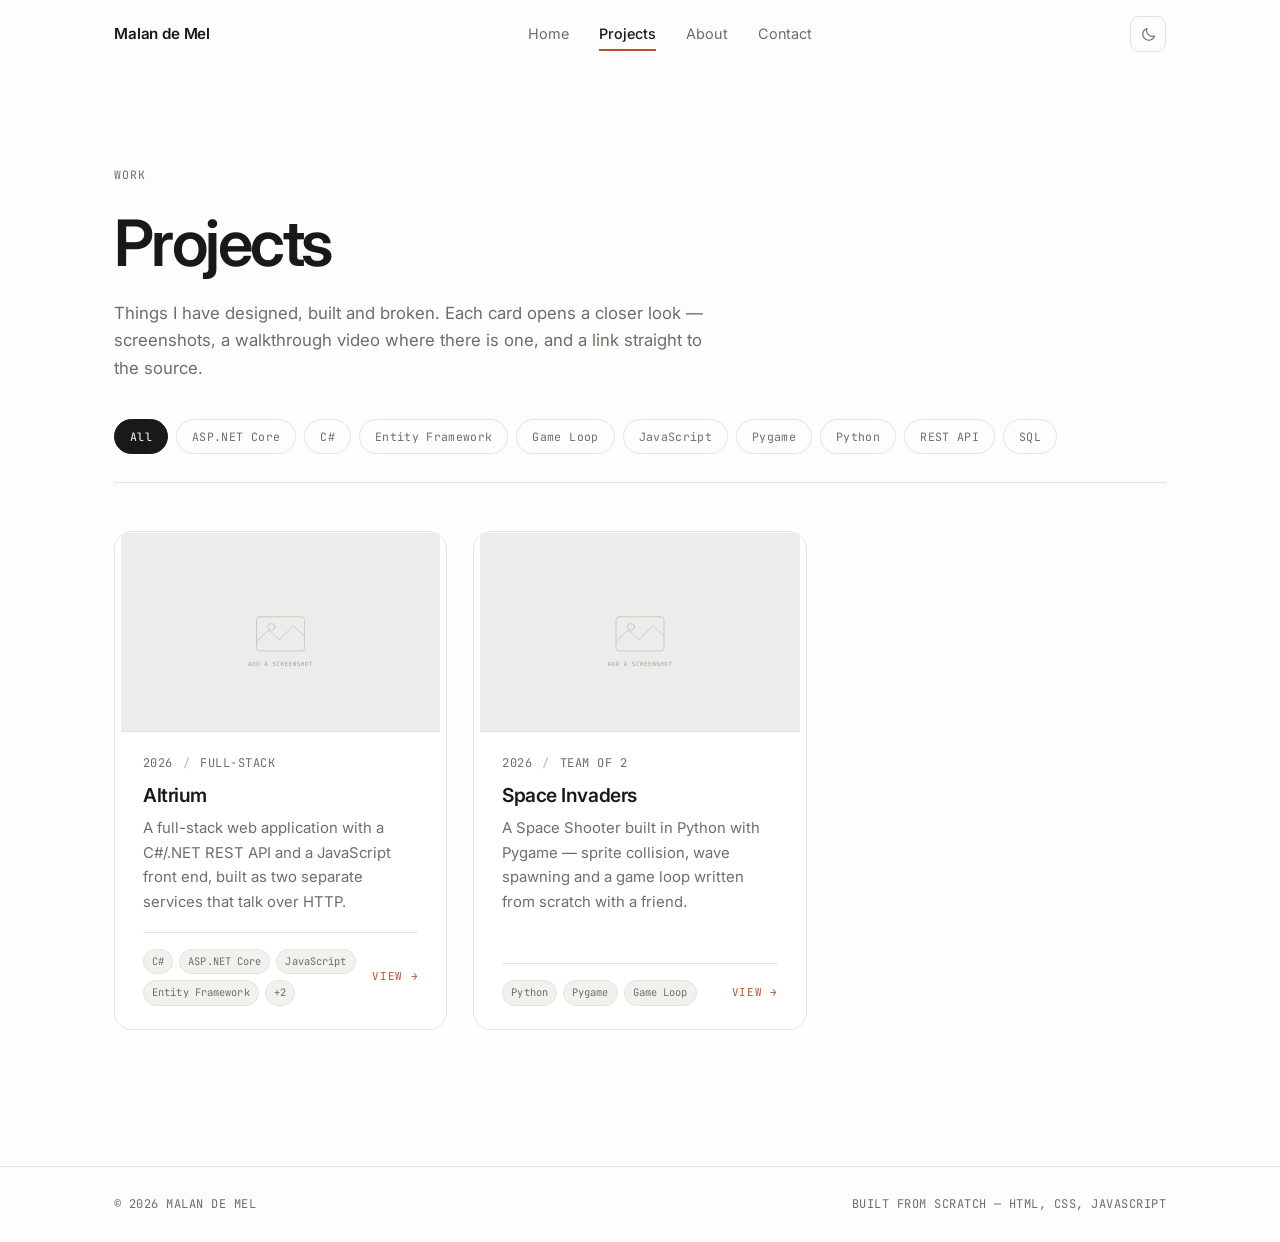
==== commit 9be7941b: "Drop the header logo for plain text Header is now just the name as text. Also removes the Inter 800 " ====
--- a/projects.html
+++ b/projects.html
@@ -13,7 +13,7 @@
 <link rel="icon" href="favicon.svg" type="image/svg+xml">
 <link rel="preconnect" href="https://fonts.googleapis.com">
 <link rel="preconnect" href="https://fonts.gstatic.com" crossorigin>
-<link href="https://fonts.googleapis.com/css2?family=Inter:wght@400;500;600;700;800&family=JetBrains+Mono:wght@400;500&display=swap" rel="stylesheet">
+<link href="https://fonts.googleapis.com/css2?family=Inter:wght@400;500;600;700&family=JetBrains+Mono:wght@400;500&display=swap" rel="stylesheet">
 <link rel="stylesheet" href="css/style.css">
 <script>
   try {
@@ -28,12 +28,8 @@
 
 <header class="site-header" id="siteHeader">
   <div class="wrap header-inner">
-    <a class="brand" href="index.html" aria-label="Malan de Mel, home">
-      <svg class="brand-logo" viewBox="0 0 1266 100" aria-hidden="true" focusable="false">
-        <g fill="currentColor" transform="scale(0.068213) translate(-145 1466)">
-          <path d="M145 -1466H741L971 -574L1200 -1466H1794V0H1424V-1118L1137 0H802L516 -1118V0H145Z M3108 -242H2592L2521 0H2058L2609 -1466H3103L3654 0H3180ZM3013 -559 2851 -1086 2690 -559Z M3922 -1466H4375V-361H5082V0H3922Z M6313 -242H5797L5726 0H5263L5814 -1466H6308L6859 0H6385ZM6218 -559 6056 -1086 5895 -559Z M7130 -1466H7553L8105 -655V-1466H8532V0H8105L7556 -805V0H7130Z M9767 -1466H10440Q10639 -1466 10762 -1412Q10884 -1358 10964 -1257Q11044 -1156 11080 -1022Q11116 -888 11116 -738Q11116 -503 11063 -374Q11009 -244 10914 -156Q10819 -69 10710 -40Q10561 0 10440 0H9767ZM10220 -1134V-333H10331Q10473 -333 10533 -364Q10593 -396 10627 -474Q10661 -553 10661 -729Q10661 -962 10585 -1048Q10509 -1134 10333 -1134Z M11476 -1466H12690V-1153H11930V-920H12635V-621H11930V-332H12712V0H11476Z M13880 -1466H14476L14706 -574L14935 -1466H15529V0H15159V-1118L14872 0H14537L14251 -1118V0H13880Z M15940 -1466H17154V-1153H16394V-920H17099V-621H16394V-332H17176V0H15940Z M17543 -1466H17996V-361H18703V0H17543Z"/>
-        </g>
-      </svg>
+    <a class="brand" href="index.html">
+      <span class="brand-name">Malan de Mel</span>
     </a>
 
     <nav class="nav" id="nav" aria-label="Main">
--- a/css/style.css
+++ b/css/style.css
@@ -177,17 +177,14 @@
 
 .brand { display: flex; align-items: center; }
 
-/* Wordmark traced from Arial Black into real paths, so it needs no font on
-   the visitor's machine. Inlined rather than linked as an <img> because only
-   inline SVG can inherit currentColor and follow the theme. */
-.brand-logo {
-  display: block;
-  height: 14px;
-  width: auto;
-  color: var(--accent);
-  transition: opacity .2s var(--ease);
-}
-.brand:hover .brand-logo { opacity: .68; }
+.brand-name {
+  font-weight: 600;
+  font-size: .95rem;
+  letter-spacing: -.01em;
+  white-space: nowrap;
+  transition: color .2s var(--ease);
+}
+.brand:hover .brand-name { color: var(--accent); }
 
 .nav { display: flex; align-items: center; gap: 4px; }
 
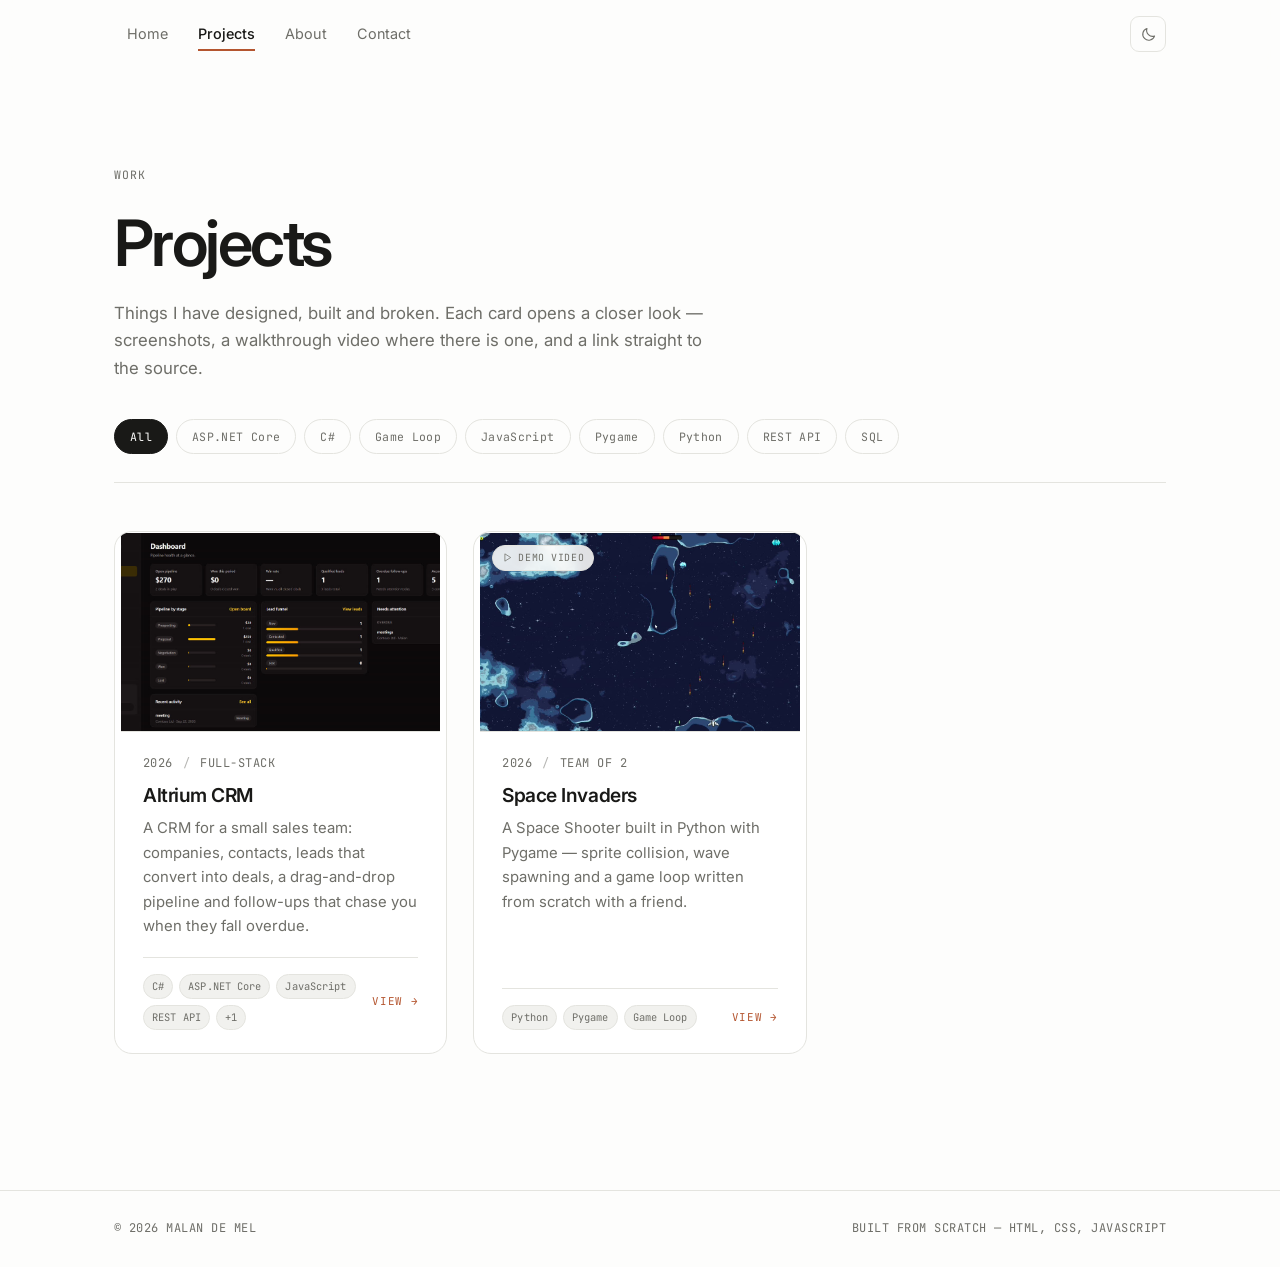
==== commit 64aece20: "Remove the name from the header projects.html still carried the brand link while index.html had been" ====
--- a/projects.html
+++ b/projects.html
@@ -28,10 +28,6 @@
 
 <header class="site-header" id="siteHeader">
   <div class="wrap header-inner">
-    <a class="brand" href="index.html">
-      <span class="brand-name">Malan de Mel</span>
-    </a>
-
     <nav class="nav" id="nav" aria-label="Main">
       <a href="index.html" class="nav-link">Home</a>
       <a href="projects.html" class="nav-link is-active">Projects</a>
--- a/css/style.css
+++ b/css/style.css
@@ -175,17 +175,6 @@
   gap: 16px;
 }
 
-.brand { display: flex; align-items: center; }
-
-.brand-name {
-  font-weight: 600;
-  font-size: .95rem;
-  letter-spacing: -.01em;
-  white-space: nowrap;
-  transition: color .2s var(--ease);
-}
-.brand:hover .brand-name { color: var(--accent); }
-
 .nav { display: flex; align-items: center; gap: 4px; }
 
 .nav-link {
@@ -208,7 +197,7 @@
   background: var(--accent);
 }
 
-.header-actions { display: flex; align-items: center; gap: 6px; }
+.header-actions { display: flex; align-items: center; gap: 6px; margin-left: auto; }
 
 .icon-btn {
   display: grid;
